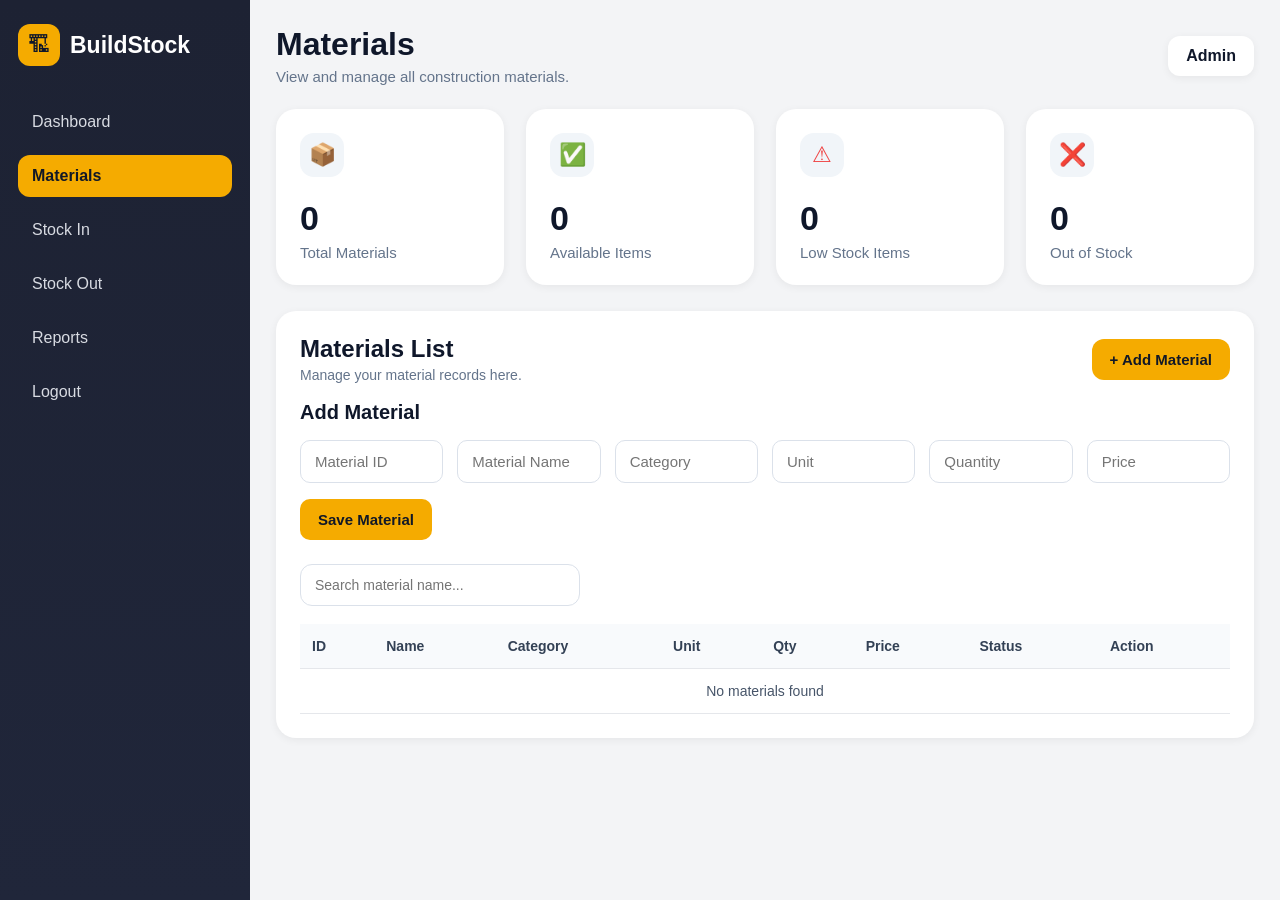
==== frontend/material/material.html @ 605e165c "Initial commit" ====
<!DOCTYPE html>
<html lang="en">

<head>
    <meta charset="UTF-8">
    <meta name="viewport" content="width=device-width, initial-scale=1.0">
    <title>BuildStock Materials</title>
    <link rel="stylesheet" href="material.css">
</head>

<body>

    <div class="layout">

        <!-- Sidebar -->
        <aside class="sidebar" id="sidebar">
            <div class="brand" id="brand">
                <div class="brand-icon" id="brandIcon">🏗</div>
                <h2 class="brand-name" id="brandName">BuildStock</h2>
            </div>

            <nav class="side-nav" id="sideNav">
                <a href="../dashboard/dashboard.html" class="nav-link">Dashboard</a>
                <a href="../material/material.html" class="nav-link active">Materials</a>
                <a href="../stockin/stockin.html" class="nav-link">Stock In</a>
                <a href="../stockout/stockout.html" class="nav-link">Stock Out</a>
                <a href="../report/report.html" class="nav-link">Reports</a>
                <a href="../login/login.html" class="nav-link">Logout</a>
            </nav>
        </aside>

        <!-- Main -->
        <main class="main" id="mainContent">

            <!-- Topbar -->
            <header class="topbar" id="topbar">
                <div class="topbar-left">
                    <h1 class="page-title" id="pageTitle">Materials</h1>
                    <p class="page-subtitle" id="pageSubtitle">
                        View and manage all construction materials.
                    </p>
                </div>

                <div class="user-box" id="userBox">Admin</div>
            </header>

            <!-- Summary Cards -->
            <section class="card-grid" id="materialCards">
                <div class="card" id="cardTotal">
                    <div class="card-head">
                        <div class="card-icon yellow-icon">📦</div>
                        <span class="card-tag green-text"></span>
                    </div>
                    <h2 class="card-number" id="totalMaterials"></h2>
                    <p class="card-label">Total Materials</p>
                </div>

                <div class="card" id="cardAvailable">
                    <div class="card-head">
                        <div class="card-icon blue-icon">✅</div>
                        <span class="card-tag green-text"></span>
                    </div>
                    <h2 class="card-number" id="availableItems"></h2>
                    <p class="card-label">Available Items</p>
                </div>

                <div class="card" id="cardLow">
                    <div class="card-head">
                        <div class="card-icon red-icon">⚠</div>
                        <span class="card-tag red-text"></span>
                    </div>
                    <h2 class="card-number" id="lowStockItems"></h2>
                    <p class="card-label">Low Stock Items</p>
                </div>

                <div class="card" id="cardOut">
                    <div class="card-head">
                        <div class="card-icon gray-icon">❌</div>
                        <span class="card-tag red-text"></span>
                    </div>
                    <h2 class="card-number" id="outStockItems"></h2>
                    <p class="card-label">Out of Stock</p>
                </div>
            </section>

            <!-- Materials Section -->
            <section class="table-box" id="materialsSection">
                <div class="table-top">
                    <div>
                        <h2 class="section-title">Materials List</h2>
                        <p class="section-text">Manage your material records here.</p>
                    </div>

                    <button class="add-btn" id="addMaterialBtn">+ Add Material</button>
                </div>

                <div class="form-box" id="formBox">
                    <h3>Add Material</h3>

                    <div class="form-grid">
                        <input type="text" id="matId" placeholder="Material ID">
                        <input type="text" id="matName" placeholder="Material Name">
                        <input type="text" id="matCategory" placeholder="Category">
                        <input type="text" id="matUnit" placeholder="Unit">
                        <input type="number" id="matQty" placeholder="Quantity">
                        <input type="number" id="matPrice" placeholder="Price">
                    </div>

                    <div class="form-btn-row">
                        <button type="button" id="saveMaterialBtn">Save Material</button>
                    </div>
                </div>

                <div class="search-row">
                    <input type="text" id="searchInput" class="search-input" placeholder="Search material name...">
                </div>

                <div class="table-wrap">
                    <table class="material-table" id="materialTable">
                        <thead>
                            <tr>
                                <th>ID</th>
                                <th>Name</th>
                                <th>Category</th>
                                <th>Unit</th>
                                <th>Qty</th>
                                <th>Price</th>
                                <th>Status</th>
                                <th>Action</th>
                            </tr>
                        </thead>

                        <tbody id="materialTableBody"></tbody>
                    </table>
                </div>
            </section>

        </main>
    </div>
    <script src="material.js"></script>
</body>

</html>
---- frontend/material/material.css ----
* {
    margin: 0;
    padding: 0;
    box-sizing: border-box;
}

body {
    font-family: "Segoe UI", sans-serif;
    background-color: #f3f4f6;
    color: #0f172a;
}

.layout {
    display: flex;
    min-height: 100vh;
}

/* Sidebar */

.sidebar {
    width: 250px;
    height: 100vh;
    background: linear-gradient(to bottom, #1d2233, #20263a);
    padding: 24px 18px;
    position: fixed;
    top: 0;
    left: 0;
    overflow-y: auto;
}

.brand {
    display: flex;
    align-items: center;
    gap: 10px;
    margin-bottom: 35px;
}

.brand-icon {
    width: 42px;
    height: 42px;
    background-color: #f5ab00;
    border-radius: 12px;
    display: flex;
    align-items: center;
    justify-content: center;
    font-size: 22px;
}

.brand-name {
    color: white;
    font-size: 23px;
    font-weight: 700;
}

.side-nav {
    display: flex;
    flex-direction: column;
    gap: 12px;
}

.nav-link {
    text-decoration: none;
    color: #d8dbe2;
    padding: 12px 14px;
    border-radius: 12px;
    font-size: 16px;
    font-weight: 500;
    transition: 0.3s;
}

.nav-link:hover,
.nav-link.active {
    background-color: #f5ab00;
    color: #111827;
    font-weight: 600;
}

/* Main */

.main {
    flex: 1;
    padding: 26px;
    margin-left: 250px;
}

.topbar {
    display: flex;
    justify-content: space-between;
    align-items: center;
    margin-bottom: 24px;
}

.page-title {
    font-size: 32px;
    font-weight: 700;
    color: #0f172a;
    margin-bottom: 5px;
}

.page-subtitle {
    font-size: 15px;
    color: #64748b;
}

.user-box {
    background-color: white;
    padding: 11px 18px;
    border-radius: 12px;
    font-weight: 600;
    box-shadow: 0 2px 8px rgba(0, 0, 0, 0.06);
}

/* Cards */

.card-grid {
    display: grid;
    grid-template-columns: repeat(4, 1fr);
    gap: 22px;
    margin-bottom: 26px;
}

.card {
    background-color: white;
    padding: 24px;
    border-radius: 20px;
    box-shadow: 0 2px 8px rgba(0, 0, 0, 0.06);
}

.card-head {
    display: flex;
    justify-content: space-between;
    align-items: flex-start;
    margin-bottom: 22px;
}

.card-icon {
    width: 44px;
    height: 44px;
    border-radius: 14px;
    background-color: #f1f5f9;
    display: flex;
    align-items: center;
    justify-content: center;
    font-size: 22px;
}

.yellow-icon {
    color: #f5ab00;
}

.blue-icon {
    color: #3b82f6;
}

.red-icon {
    color: #ef4444;
}

.gray-icon {
    color: #6b7280;
}

.card-tag {
    font-size: 15px;
    font-weight: 600;
}

.green-text {
    color: #10b981;
}

.red-text {
    color: #ef4444;
}

.card-number {
    font-size: 34px;
    font-weight: 700;
    margin-bottom: 6px;
    color: #0f172a;
}

.card-label {
    font-size: 15px;
    color: #64748b;
    font-weight: 500;
}

/* Table Box */

.table-box {
    background-color: white;
    border-radius: 20px;
    padding: 24px;
    box-shadow: 0 2px 8px rgba(0, 0, 0, 0.06);
}

.table-top {
    display: flex;
    justify-content: space-between;
    align-items: center;
    margin-bottom: 18px;
}

.section-title {
    font-size: 24px;
    margin-bottom: 4px;
    color: #0f172a;
}

.section-text {
    font-size: 14px;
    color: #64748b;
}

.add-btn {
    border: none;
    background-color: #f5ab00;
    color: #111827;
    padding: 12px 18px;
    border-radius: 12px;
    font-size: 15px;
    font-weight: 600;
    cursor: pointer;
}

.search-row {
    margin-bottom: 18px;
}

.search-input {
    width: 280px;
    padding: 12px 14px;
    border: 1px solid #dbe1ea;
    border-radius: 12px;
    font-size: 14px;
    outline: none;
}

.search-input:focus {
    border-color: #f5ab00;
}

.table-wrap {
    overflow-x: auto;
}
.form-box {
    margin-bottom: 24px;
}

.form-box h3 {
    font-size: 20px;
    font-weight: 700;
    color: #0f172a;
    margin-bottom: 16px;
}

.form-grid {
    display: grid;
    grid-template-columns: repeat(6, 1fr);
    gap: 14px;
    margin-bottom: 16px;
}

.form-grid input {
    width: 100%;
    padding: 12px 14px;
    border: 1px solid #dbe1ea;
    border-radius: 10px;
    font-size: 15px;
    font-family: "Segoe UI", sans-serif;
    outline: none;
    background-color: #ffffff;
}

.form-grid input:focus {
    border-color: #f5ab00;
}

.form-btn-row {
    margin-bottom: 18px;
}

.form-btn-row button {
    border: none;
    background-color: #f5ab00;
    color: #111827;
    padding: 12px 18px;
    border-radius: 10px;
    font-size: 15px;
    font-weight: 600;
    font-family: "Segoe UI", sans-serif;
    cursor: pointer;
}

.material-table {
    width: 100%;
    border-collapse: collapse;
}

.material-table th,
.material-table td {
    text-align: left;
    padding: 14px 12px;
    border-bottom: 1px solid #e5e7eb;
    font-size: 14px;
}

.material-table th {
    color: #334155;
    font-weight: 700;
    background-color: #f8fafc;
}

.material-table td {
    color: #475569;
}

/* Status */

.status {
    display: inline-block;
    padding: 6px 12px;
    border-radius: 999px;
    font-size: 13px;
    font-weight: 600;
}

.available {
    background-color: #dcfce7;
    color: #15803d;
}

.low {
    background-color: #fef3c7;
    color: #b45309;
}

.out {
    background-color: #fee2e2;
    color: #b91c1c;
}

/* Action Buttons */

.action-btn {
    border: none;
    padding: 8px 12px;
    border-radius: 10px;
    font-size: 13px;
    font-weight: 600;
    cursor: pointer;
    margin-right: 6px;
}

.edit-btn {
    background-color: #dbeafe;
    color: #1d4ed8;
}

.delete-btn {
    background-color: #fee2e2;
    color: #b91c1c;
}
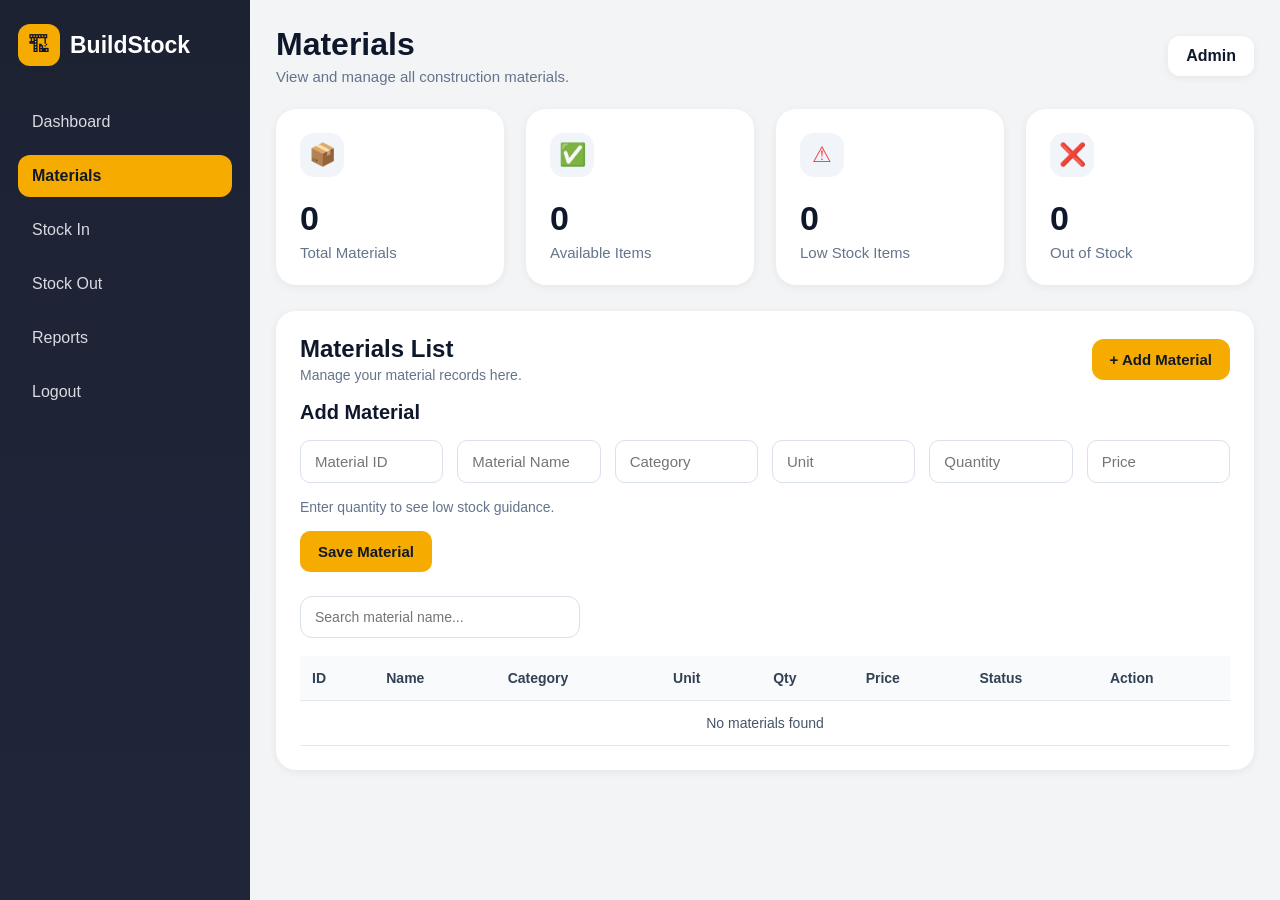
==== commit df1656dc: "add index file" ====
--- a/frontend/material/material.html
+++ b/frontend/material/material.html
@@ -105,6 +105,7 @@
                         <input type="number" id="matQty" placeholder="Quantity">
                         <input type="number" id="matPrice" placeholder="Price">
                     </div>
+                    <p class="qty-helper" id="qtyHelper">Enter quantity to see low stock guidance.</p>
 
                     <div class="form-btn-row">
                         <button type="button" id="saveMaterialBtn">Save Material</button>
@@ -140,4 +141,4 @@
     <script src="material.js"></script>
 </body>
 
-</html>+</html>
--- a/frontend/material/material.css
+++ b/frontend/material/material.css
@@ -277,6 +277,24 @@
     border-color: #f5ab00;
 }
 
+.qty-helper {
+    margin-bottom: 16px;
+    font-size: 14px;
+    color: #64748b;
+}
+
+.qty-helper.low-stock-text {
+    color: #b45309;
+}
+
+.qty-helper.available-text {
+    color: #15803d;
+}
+
+.qty-helper.out-stock-text {
+    color: #b91c1c;
+}
+
 .form-btn-row {
     margin-bottom: 18px;
 }
@@ -361,4 +379,4 @@
 .delete-btn {
     background-color: #fee2e2;
     color: #b91c1c;
-}+}
